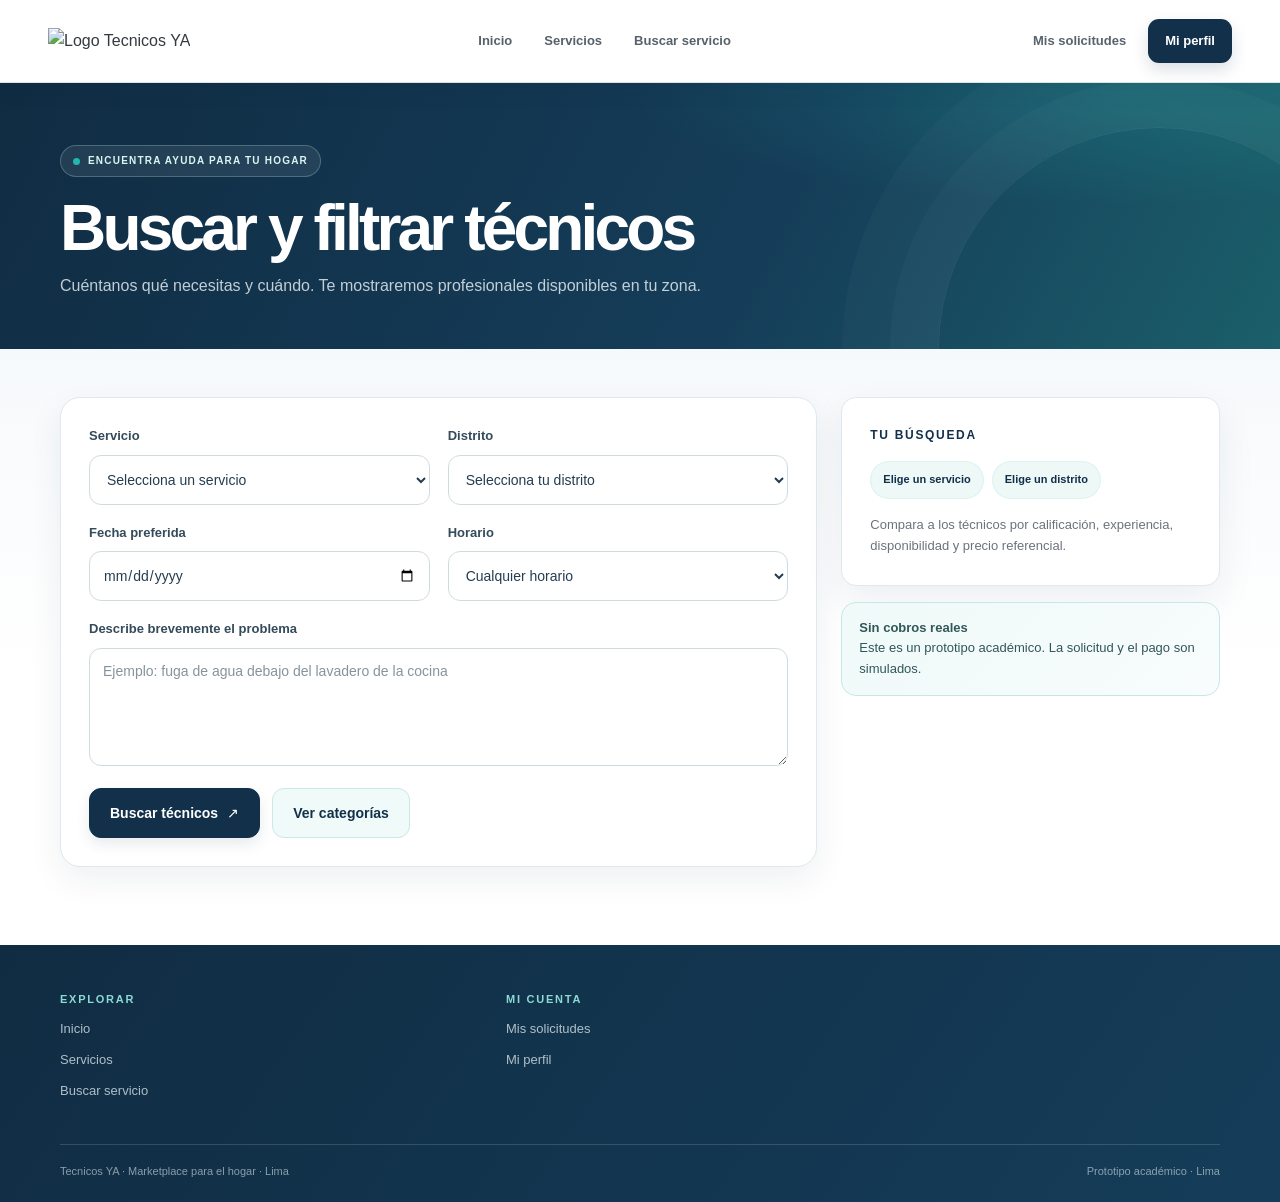
==== buscar-servicio/index.html @ 281db95e "s" ====
<!doctype html>
<html lang="es">

<head>
    <meta charset="utf-8">
    <meta name="viewport" content="width=device-width,initial-scale=1">
    <meta name="theme-color" content="#12304A">
    <link rel="icon" href="../favicon.ico">
    <title>Buscar servicio | Tecnicos Ya</title>
    <link rel="stylesheet" href="../shared.css">
    <link rel="stylesheet" href="./buscar-servicio.css">
    <script src="../shared.js" defer></script>
    <script src="./buscar-servicio.js" defer></script>
</head>

<body>
    <header data-site-header></header>
    <main>
        <section class="page-top">
            <div class="container"><span class="eyebrow">Encuentra ayuda para tu hogar</span>
                <h1>Buscar y filtrar técnicos</h1>
                <p>Cuéntanos qué necesitas y cuándo. Te mostraremos profesionales disponibles en tu zona.</p>
            </div>
        </section>
        <section class="page-content">
            <div class="container search-page-grid">
                <form id="service-search-form" class="form-card">
                    <div class="form-grid"><label class="field"><span>Servicio</span><select name="servicio"
                                id="service" required>
                                <option value="">Selecciona un servicio</option>
                                <option>Gasfitería</option>
                                <option>Electricidad</option>
                                <option>Cerrajería</option>
                                <option>Limpieza</option>
                                <option>Reparaciones</option>
                                <option>Instalaciones</option>
                                <option>Carpintería</option>
                                <option>Pintura</option>
                                <option>Mantenimiento</option>
                            </select></label><label class="field"><span>Distrito</span><select name="distrito"
                                id="district" required>
                                <option value="">Selecciona tu distrito</option>
                                <option>Surco</option>
                                <option>San Borja</option>
                                <option>Miraflores</option>
                                <option>San Isidro</option>
                                <option>La Molina</option>
                                <option>Magdalena</option>
                                <option>Jesús María</option>
                            </select></label><label class="field"><span>Fecha preferida</span><input type="date"
                                name="fecha" id="date"></label><label class="field"><span>Horario</span><select
                                name="horario">
                                <option value="">Cualquier horario</option>
                                <option>Mañana</option>
                                <option>Tarde</option>
                                <option>Noche</option>
                            </select></label><label class="field field--wide"><span>Describe brevemente el
                                problema</span><textarea name="problema" id="problem"
                                placeholder="Ejemplo: fuga de agua debajo del lavadero de la cocina"
                                required></textarea></label></div>
                    <div class="form-actions"><button class="button" type="submit">Buscar técnicos <span
                                aria-hidden="true">↗</span></button><a class="button button--secondary"
                            href="/servicios/index.html">Ver categorías</a></div>
                </form>
                <aside class="search-aside">
                    <div class="card card--pad">
                        <p class="section-heading">Tu búsqueda</p>
                        <div class="search-summary" id="search-summary"><span class="pill">Elige un servicio</span><span
                                class="pill">Lima</span></div>
                        <p class="muted">Compara a los técnicos por calificación, experiencia, disponibilidad y precio
                            referencial.</p>
                    </div>
                    <div class="notice"><strong>Sin cobros reales</strong><br>Este es un prototipo académico. La
                        solicitud y el pago son simulados.</div>
                </aside>
            </div>
        </section>
    </main>
    <footer data-site-footer></footer>
</body>

</html>
---- shared.css ----
:root{font-family:Inter,Arial,sans-serif;color:#343a40;background:#fff;font-synthesis:none;text-rendering:optimizeLegibility;--navy:#12304a;--teal:#20b8b0;--ink:#343a40;--muted:#6b737b;--line:#dce2e7;--paper:#f3f5f7;--white:#fff;--shadow:0 14px 38px rgba(18,48,74,.09);font-optical-sizing:auto}*{box-sizing:border-box}html{scroll-behavior:smooth}body{margin:0;min-width:320px;background:#fff;color:var(--ink);font-size:15px;line-height:1.55}img{display:block;max-width:100%}a{color:inherit;text-decoration:none}button,input,select,textarea{font:inherit}button,a,input,select,textarea{outline-offset:3px}a:focus-visible,button:focus-visible,input:focus-visible,select:focus-visible,textarea:focus-visible{outline:3px solid rgba(32,184,176,.55)}.site-header{position:relative;z-index:5;background:#fff;border-bottom:1px solid var(--line);box-shadow:0 2px 10px rgba(18,48,74,.04)}.header-main{max-width:1240px;margin:auto;min-height:76px;padding:12px 28px;display:flex;align-items:center;justify-content:space-between;gap:22px}.brand{display:inline-flex;align-items:center;gap:10px;flex-shrink:0}.brand-mark{width:42px;height:42px;display:grid;place-items:center;border-radius:13px;background:var(--navy);color:var(--teal);font-size:22px;font-weight:800}.brand-name{font-size:20px;font-weight:800;letter-spacing:-.05em;color:var(--navy);line-height:1}.brand-caption{display:block;margin-top:5px;font-size:9px;letter-spacing:.13em;text-transform:uppercase;color:#82909a}.main-nav{display:flex;align-items:center;gap:4px}.main-nav a,.mobile-nav a{padding:9px 12px;border-radius:9px;color:#56616a;font-size:13px;font-weight:650;white-space:nowrap;transition:background .18s,color .18s}.main-nav a:hover,.main-nav a[aria-current=page],.mobile-nav a:hover,.mobile-nav a[aria-current=page]{background:#e8f8f7;color:var(--navy)}.header-actions{display:flex;align-items:center;gap:10px;white-space:nowrap}.header-actions a{font-size:12px;font-weight:700}.header-login{padding:9px 12px;color:#58636d}.header-tech{padding:11px 15px;border-radius:9px;background:var(--navy);color:#fff}.mobile-nav{display:none;overflow-x:auto;border-top:1px solid var(--line);padding:7px 18px;gap:3px}.container{width:min(1160px,calc(100% - 48px));margin-inline:auto}.section{padding:70px 0}.section--soft{background:var(--paper)}.section-heading{margin:0 0 26px;color:var(--navy);font-size:12px;font-weight:800;letter-spacing:.14em;text-transform:uppercase}.eyebrow{display:inline-flex;align-items:center;gap:8px;width:max-content;padding:7px 12px;border:1px solid rgba(32,184,176,.24);border-radius:30px;background:#ecf9f8;color:var(--navy);font-size:10px;font-weight:800;letter-spacing:.12em;text-transform:uppercase}.eyebrow:before{content:"";width:7px;height:7px;border-radius:50%;background:var(--teal)}h1,h2,h3,p{margin-top:0}h1,h2,h3{color:var(--navy);line-height:1.12}h1{font-size:clamp(2.3rem,5vw,4.3rem);letter-spacing:-.055em}h2{font-size:clamp(1.45rem,2.5vw,2.1rem);letter-spacing:-.035em}h3{font-size:1.05rem;letter-spacing:-.02em}.muted{color:var(--muted)}.lead{max-width:650px;color:#66717a;font-size:17px;line-height:1.7}.button-row{display:flex;flex-wrap:wrap;gap:12px}.button{min-height:46px;display:inline-flex;align-items:center;justify-content:center;gap:9px;padding:11px 18px;border:1px solid var(--navy);border-radius:9px;background:var(--navy);color:#fff;font-size:13px;font-weight:750;cursor:pointer;transition:transform .15s,background .15s,box-shadow .15s}.button:hover{background:#1b4567;box-shadow:0 7px 18px rgba(18,48,74,.16);transform:translateY(-1px)}.button--secondary{border-color:#b8e8e5;background:#eaf8f7;color:var(--navy)}.button--secondary:hover{background:#d9f3f1}.button--white{border-color:#fff;background:#fff;color:var(--navy)}.text-link{color:var(--navy);font-size:13px;font-weight:700;text-decoration:underline;text-decoration-color:#b8c5cd;text-underline-offset:4px}.card{border:1px solid var(--line);border-radius:16px;background:#fff;box-shadow:0 4px 15px rgba(18,48,74,.035)}.card--pad{padding:24px}.grid{display:grid;gap:18px}.grid-2{grid-template-columns:repeat(2,minmax(0,1fr))}.grid-3{grid-template-columns:repeat(3,minmax(0,1fr))}.grid-4{grid-template-columns:repeat(4,minmax(0,1fr))}.service-card{overflow:hidden;border:1px solid var(--line);border-radius:15px;background:#fff;box-shadow:0 4px 14px rgba(18,48,74,.045);transition:transform .2s,border-color .2s,box-shadow .2s}.service-card:hover{transform:translateY(-3px);border-color:#a6dfdb;box-shadow:var(--shadow)}.service-card img{width:100%;height:150px;object-fit:cover}.service-card__body{padding:16px}.service-card__body h3{margin-bottom:5px}.service-card__body p{margin:0;color:var(--muted);font-size:12px}.page-top{padding:46px 0 28px;background:var(--paper);border-bottom:1px solid var(--line)}.page-top h1{margin:16px 0 8px;font-size:clamp(2rem,4vw,3.25rem)}.page-top p{max-width:720px;margin-bottom:0;color:var(--muted)}.page-content{padding:38px 0 72px}.form-card{padding:27px;border:1px solid var(--line);border-radius:16px;background:#fff;box-shadow:var(--shadow)}.form-grid{display:grid;grid-template-columns:repeat(2,minmax(0,1fr));gap:18px}.field{display:grid;gap:7px}.field--wide{grid-column:1/-1}.field label{color:#44515a;font-size:12px;font-weight:750}.field input,.field select,.field textarea{width:100%;min-height:46px;padding:11px 13px;border:1px solid #ced7dd;border-radius:9px;background:#fff;color:var(--ink)}.field textarea{min-height:110px;resize:vertical}.field input::placeholder,.field textarea::placeholder{color:#9aa4ab}.form-actions{display:flex;align-items:center;flex-wrap:wrap;gap:12px;margin-top:22px}.notice{padding:15px 17px;border:1px solid #ccebe8;border-radius:12px;background:#f0fbfa;color:#31575a;font-size:13px}.pill{display:inline-flex;padding:7px 11px;border-radius:30px;background:#eaf8f7;color:var(--navy);font-size:11px;font-weight:750}.hero{overflow:hidden;padding:62px 0 72px;background:var(--paper)}.hero-grid{display:grid;grid-template-columns:1.03fr .97fr;align-items:center;gap:48px}.hero h1{max-width:680px;margin:20px 0 20px}.hero-visual{position:relative;min-height:430px;padding:115px 0 0 32px}.hero-visual>img{position:absolute;inset:0 0 auto;width:100%;height:300px;border-radius:20px;object-fit:cover}.hero-search{position:relative;z-index:1;width:min(94%,460px);margin:110px 0 0 auto;padding:26px;border:1px solid var(--line);border-radius:18px;background:#fff;box-shadow:0 22px 50px rgba(18,48,74,.15)}.hero-search h2{margin:6px 0 18px;font-size:21px}.hero-search .field{margin-top:13px}.hero-search .button{width:100%;margin-top:16px}.trust-list{display:flex;flex-wrap:wrap;gap:18px;margin-top:27px;color:#77838a;font-size:10px;font-weight:750;letter-spacing:.08em;text-transform:uppercase}.technician-card{display:grid;grid-template-columns:108px 1fr;gap:19px;padding:19px;border:1px solid var(--line);border-radius:15px;background:#fff;box-shadow:0 4px 15px rgba(18,48,74,.04)}.technician-card>img{width:108px;height:116px;border-radius:12px;object-fit:cover}.technician-card h3{margin:2px 0 4px}.technician-card p{margin:0;color:var(--muted);font-size:13px}.tech-meta{display:flex;flex-wrap:wrap;gap:9px 16px;margin-top:11px;color:#5e6a72;font-size:11px}.tech-bottom{grid-column:2;display:flex;align-items:center;justify-content:space-between;gap:15px;padding-top:13px;border-top:1px solid var(--line)}.tech-bottom strong{display:block;color:var(--navy);font-size:16px}.results-layout{display:grid;grid-template-columns:260px minmax(0,1fr);gap:32px}.filter-panel{position:sticky;top:18px;align-self:start;padding:20px;border:1px solid var(--line);border-radius:14px;background:#fff}.filter-group{padding:15px 0;border-bottom:1px solid var(--line)}.filter-group:last-child{border-bottom:0}.filter-group h3{margin-bottom:11px;font-size:13px}.check-row{display:flex;align-items:center;gap:8px;margin:8px 0;color:#5d6871;font-size:12px}.check-row input{accent-color:var(--teal)}.results-list{display:grid;gap:14px}.profile-grid{display:grid;grid-template-columns:.82fr 1.18fr;gap:25px}.profile-head{display:flex;align-items:center;gap:17px}.profile-head img{width:100px;height:100px;border-radius:15px;object-fit:cover}.profile-head h2{margin:0;font-size:24px}.profile-head p{margin:5px 0 0;color:var(--muted);font-size:13px}.data-row{display:flex;justify-content:space-between;gap:15px;padding:13px 0;border-bottom:1px solid var(--line);font-size:13px}.data-row:last-child{border-bottom:0}.data-row span{color:var(--muted)}.data-row strong{color:var(--navy);text-align:right}.rating-stars{display:flex;gap:7px}.rating-stars button{width:44px;height:44px;border:1px solid var(--line);border-radius:9px;background:#fff;color:#9aa3a9;font-size:22px;cursor:pointer}.rating-stars button.is-active,.rating-stars button:hover{border-color:var(--teal);background:#eaf8f7;color:#db9c2f}.status{display:inline-flex;padding:6px 10px;border-radius:30px;background:#eaf8f7;color:#176d69;font-size:11px;font-weight:750}.success-panel{text-align:center;padding:50px 30px}.success-mark{width:62px;height:62px;display:grid;place-items:center;margin:0 auto 20px;border-radius:50%;background:#e7f8f5;color:#168b82;font-size:30px}.site-footer{padding:40px 0 20px;border-top:1px solid var(--line);background:var(--paper)}.footer-grid{display:grid;grid-template-columns:repeat(3,1fr);gap:32px;padding-bottom:28px}.footer-group h2{margin-bottom:14px;color:#82909a;font-size:10px;letter-spacing:.16em;text-transform:uppercase}.footer-group a{display:block;width:max-content;margin:8px 0;color:#66727a;font-size:12px}.footer-group a:hover{color:var(--navy);text-decoration:underline}.footer-bottom{display:flex;justify-content:space-between;gap:12px;padding-top:18px;border-top:1px solid #d8dfe3;color:#849098;font-size:10px}.footer-legal{display:flex;flex-wrap:wrap;gap:15px}.footer-legal a:hover{text-decoration:underline}.simple-grid{display:grid;grid-template-columns:repeat(2,minmax(0,1fr));gap:16px}.simple-action{padding:19px;border:1px solid var(--line);border-radius:13px;background:#fff}.simple-action h2{margin-bottom:6px;font-size:17px}.simple-action p{margin-bottom:12px;color:var(--muted);font-size:13px}.empty-state{padding:28px;border:1px dashed #bac7ce;border-radius:14px;background:#f9fbfc;color:var(--muted);text-align:center}.search-summary{display:flex;flex-wrap:wrap;gap:9px;margin:16px 0}.is-hidden{display:none!important}.field-hint{font-size:11px;color:var(--muted)}.toast-message{position:fixed;right:22px;bottom:22px;z-index:20;padding:12px 16px;border-radius:10px;background:var(--navy);color:#fff;box-shadow:var(--shadow);font-size:13px}.inline-steps{display:grid;grid-template-columns:repeat(3,1fr);gap:14px}.inline-step{padding:20px;border:1px solid var(--line);border-radius:14px;background:#fff}.inline-step b{display:block;margin-bottom:10px;color:var(--teal);font-size:12px}.inline-step h3{margin-bottom:7px}.inline-step p{margin:0;color:var(--muted);font-size:12px}.switch-row{display:flex;align-items:flex-start;gap:10px;padding:14px;border:1px solid var(--line);border-radius:11px;cursor:pointer}.switch-row input{margin-top:5px;accent-color:var(--teal)}@media(max-width:1050px){.header-main{gap:12px;padding-inline:20px}.main-nav a{padding-inline:9px;font-size:12px}.header-actions{gap:3px}.header-actions a{font-size:11px}.header-tech{padding-inline:11px}.hero-grid{gap:25px}.results-layout{grid-template-columns:230px minmax(0,1fr);gap:20px}}@media(max-width:850px){.header-main{min-height:68px}.main-nav{display:none}.mobile-nav{display:flex}.header-actions .header-login{display:none}.hero-grid{grid-template-columns:1fr}.hero-visual{width:min(650px,100%);margin:auto}.grid-4{grid-template-columns:repeat(2,minmax(0,1fr))}.results-layout{grid-template-columns:1fr}.filter-panel{position:static}.profile-grid{grid-template-columns:1fr 1fr}}@media(max-width:620px){.container{width:min(100% - 32px,1160px)}.header-main{padding:10px 16px}.brand-caption{display:none}.header-tech{display:none}.mobile-nav{padding-inline:12px}.section{padding:48px 0}.hero{padding:42px 0}.hero-grid{gap:18px}.hero-visual{min-height:390px;padding-left:10px}.hero-visual>img{height:245px}.hero-search{width:97%;margin-top:95px;padding:18px}.lead{font-size:15px}.grid-2,.grid-3,.grid-4,.form-grid,.profile-grid,.simple-grid{grid-template-columns:1fr}.field--wide{grid-column:auto}.page-top{padding:32px 0 22px}.page-content{padding:25px 0 50px}.form-card{padding:19px}.technician-card{grid-template-columns:76px minmax(0,1fr);gap:12px;padding:13px}.technician-card>img{width:76px;height:88px}.tech-meta{gap:6px 10px;font-size:10px}.tech-bottom{grid-column:1/-1}.tech-bottom .button{padding-inline:12px}.footer-grid{grid-template-columns:1fr 1fr;gap:18px}.footer-group:last-child{grid-column:1/-1}.footer-bottom{flex-direction:column}.inline-steps{grid-template-columns:1fr}.profile-head img{width:82px;height:82px}.data-row{font-size:12px}.success-panel{padding:35px 18px}}

body{font-size:16px;line-height:1.6}
.main-nav a,.mobile-nav a{font-size:13px}
.header-actions a{font-size:13px}
.button{min-height:48px;border-radius:11px;transition:transform .18s ease,background .18s ease,border-color .18s ease,box-shadow .18s ease}
.button:active{transform:translateY(0)}
.button:disabled,.button[aria-disabled=true]{cursor:not-allowed;opacity:.55;box-shadow:none;transform:none}
.card,.form-card,.filter-panel,.technician-card,.service-card{border-radius:16px}
.card:focus-within,.form-card:focus-within{border-color:#b6e6e3}
.service-card:focus-visible{outline:3px solid rgba(32,184,176,.55);outline-offset:3px}
.technician-card{transition:border-color .18s ease,box-shadow .18s ease,transform .18s ease}
.technician-card:hover{border-color:#b6e6e3;box-shadow:var(--shadow);transform:translateY(-2px)}
.filter-panel{box-shadow:0 8px 24px rgba(18,48,74,.04)}
.field input,.field select,.field textarea{min-height:48px;border-color:#c5d0d7;border-radius:11px;transition:border-color .18s ease,box-shadow .18s ease}
.field input:focus,.field select:focus,.field textarea:focus{border-color:var(--teal);box-shadow:0 0 0 3px rgba(32,184,176,.12);outline:none}
.field input:disabled,.field select:disabled,.field textarea:disabled{background:#f3f5f7;color:#7b858c;cursor:not-allowed}
.check-row{min-height:32px;font-size:13px}
.check-row input,.switch-row input{width:17px;height:17px;flex:0 0 17px;accent-color:var(--teal)}
.tech-meta{font-size:12px;line-height:1.5}
.status{min-height:28px;align-items:center;font-size:12px}
.pill{min-height:30px;align-items:center}
.empty-state{line-height:1.7}
.toast-message{max-width:min(420px,calc(100vw - 32px));line-height:1.5}
.mobile-nav a{display:flex;min-height:42px;align-items:center;justify-content:center}
@media(max-width:620px){
  .mobile-nav{display:grid;grid-template-columns:repeat(3,minmax(0,1fr));overflow:visible;padding:8px 12px;gap:4px}
  .mobile-nav a{padding:9px 6px;text-align:center;white-space:normal}
  .header-main{min-height:64px}
  .button-row{gap:10px}
  .button-row .button{min-height:48px}
  .hero-search{padding:20px}
  .filter-panel{padding:17px}
  .technician-card{padding:14px}
  .tech-meta{font-size:11px}
  .site-footer{padding-top:32px}
}
@media(max-width:380px){
  .mobile-nav{grid-template-columns:repeat(2,minmax(0,1fr))}
  .container{width:calc(100% - 28px)}
  .hero-search{padding:16px}
  .card--pad,.form-card{padding:17px}
}
@media(prefers-reduced-motion:reduce){
  html{scroll-behavior:auto}
  *,*::before,*::after{scroll-behavior:auto!important;animation-duration:.01ms!important;animation-iteration-count:1!important;transition-duration:.01ms!important}
}

.site-header{position:sticky;top:0;background:rgba(255,255,255,.96);backdrop-filter:blur(14px);box-shadow:0 5px 24px rgba(18,48,74,.07)}
.header-main{min-height:82px}
.brand{gap:12px}
.brand-mark{width:46px;height:46px;border-radius:15px;background:linear-gradient(145deg,#12304a,#1e5a72);box-shadow:0 8px 18px rgba(18,48,74,.18)}
.brand-name{font-size:22px}
.main-nav a,.mobile-nav a{padding:10px 14px;border-radius:11px;font-size:13px}
.header-actions{gap:8px}
.header-login{padding:11px 14px;border-radius:11px;transition:background .18s ease,color .18s ease}
.header-login:hover{background:#eef5f6;color:var(--navy)}
.header-tech{padding:12px 17px;border-radius:11px;box-shadow:0 7px 16px rgba(18,48,74,.15);transition:transform .18s ease,box-shadow .18s ease}
.header-tech:hover{box-shadow:0 10px 22px rgba(18,48,74,.2);transform:translateY(-1px)}
.page-top{position:relative;isolation:isolate;overflow:hidden;padding:62px 0 50px;border:0;background:radial-gradient(ellipse at 88% 4%,rgba(32,184,176,.22),transparent 31%),linear-gradient(118deg,#102c43 0%,#153d59 60%,#1b5f6a 100%);color:#fff}
.page-top:after{position:absolute;z-index:-1;right:-100px;bottom:-220px;width:440px;height:440px;border:1px solid rgba(255,255,255,.08);border-radius:50%;box-shadow:0 0 0 48px rgba(255,255,255,.025),0 0 0 96px rgba(255,255,255,.02);content:"";pointer-events:none}
.page-top>.container{position:relative;z-index:1}
.page-top .eyebrow{border-color:rgba(207,249,245,.24);background:rgba(255,255,255,.08);color:#d9f5f1}
.page-top h1{max-width:850px;margin:18px 0 10px;color:#fff;font-size:clamp(2.4rem,5vw,4rem);line-height:1.04;letter-spacing:-.06em}
.page-top p{max-width:720px;color:rgba(244,250,252,.78);font-size:16px;line-height:1.7}
.page-top .text-link{color:#e5f7f5;text-decoration-color:rgba(255,255,255,.4)}
.page-top .profile-page-title{align-items:center}
.page-top .profile-page-title p{margin-bottom:0;color:rgba(244,250,252,.78)}
@media(max-width:650px){.page-top .profile-page-title{align-items:flex-start;flex-direction:column}}
.page-top .button:not(.button--secondary){border-color:#35c9c0;background:#35c9c0;color:#102f46;box-shadow:0 10px 26px rgba(32,184,176,.2)}
.page-top .button:not(.button--secondary):hover{border-color:#53d4cb;background:#53d4cb}
.page-content{min-height:420px;padding:48px 0 78px;background:linear-gradient(180deg,#f6f9fb 0%,#fff 320px)}
.form-card,.filter-panel,.card{border-color:#e0e8ed;border-radius:20px;box-shadow:0 14px 38px rgba(18,48,74,.07)}
.form-card{padding:30px}
.card--pad{padding:28px}
.field{gap:8px}
.field>span,.field label{color:#344b5b;font-size:13px;font-weight:700}
.field input,.field select,.field textarea{min-height:50px;border-color:#d0dbe1;border-radius:12px;background-color:#fff;color:#243d50;font-size:14px}
.field textarea{min-height:118px;line-height:1.6}
.field input::placeholder,.field textarea::placeholder{color:#87939c}
.form-actions{gap:12px}
.button{min-height:50px;padding:12px 20px;border-radius:12px;font-size:14px;box-shadow:0 6px 14px rgba(18,48,74,.1)}
.button--secondary{border-color:#c9e9e6;background:#effaf9;box-shadow:none}
.button--secondary:hover{border-color:#9ddbd6;background:#e1f6f4}
.notice{border-color:#c6e8e5;border-radius:15px;background:linear-gradient(135deg,#effaf9,#f8fcfc)}
.pill{padding:8px 12px;border:1px solid rgba(32,184,176,.09);background:#edf8f7}
.service-card{border-color:#e0e8ed;border-radius:18px;box-shadow:0 10px 28px rgba(18,48,74,.06)}
.service-card__body{padding:19px}
.technician-card{border-color:#e0e8ed;border-radius:18px;box-shadow:0 10px 28px rgba(18,48,74,.055)}
.filter-panel{padding:23px}
.status{padding:7px 11px;background:#e5f7f5;color:#176e69}
.site-footer{padding:48px 0 22px;border:0;background:linear-gradient(125deg,#102c43,#153d59);color:#fff}
.footer-grid{grid-template-columns:repeat(2,minmax(0,1fr));max-width:860px;padding-bottom:32px}
.footer-group h2{color:#8bdad4;font-size:11px}
.footer-group a{margin:10px 0;color:rgba(236,246,249,.72);font-size:13px;transition:color .18s ease,transform .18s ease}
.footer-group a:hover{color:#fff;text-decoration:none;transform:translateX(3px)}
.footer-bottom{border-color:rgba(255,255,255,.15);color:rgba(236,246,249,.55);font-size:11px}
@media(max-width:850px){
  .header-main{min-height:72px}
  .page-top{padding:48px 0 40px}
  .page-content{padding:36px 0 60px}
  .form-card{padding:25px}
}
@media(max-width:620px){
  .header-main{min-height:64px}
  .brand-mark{width:42px;height:42px}
  .main-nav a,.mobile-nav a{padding:9px 7px;font-size:12px}
  .page-top{padding:40px 0 34px}
  .page-top h1{font-size:clamp(2.25rem,10vw,3.3rem)}
  .page-top p{font-size:15px}
  .page-content{padding:26px 0 48px}
  .form-card,.card--pad,.filter-panel{padding:19px}
  .form-actions{display:grid;grid-template-columns:1fr}
  .form-actions .button{width:100%}
  .footer-grid{grid-template-columns:1fr 1fr;gap:20px}
  .footer-bottom{gap:8px}
}
@media(max-width:380px){
  .mobile-nav{grid-template-columns:repeat(2,minmax(0,1fr))}
  .page-top{padding:34px 0 29px}
  .form-card,.card--pad,.filter-panel{padding:16px}
  .footer-grid{gap:15px}
}
.button{position:relative;isolation:isolate;transition:transform .2s cubic-bezier(.2,.8,.2,1),box-shadow .22s ease,background .22s ease,border-color .22s ease}
.button:hover{transform:translateY(-2px) scale(1.01);box-shadow:0 12px 24px rgba(18,48,74,.18)}
.button:active{transform:translateY(0) scale(.98);box-shadow:0 3px 8px rgba(18,48,74,.12)}
.button:focus-visible{outline:3px solid rgba(32,184,176,.62);outline-offset:3px}
.service-card,.technician-card,.inline-step,.benefit-grid article{transition:transform .22s cubic-bezier(.2,.8,.2,1),box-shadow .22s ease,border-color .22s ease}
a.text-link{transition:color .18s ease,text-decoration-color .18s ease}
a.text-link:hover{color:#0f7e78;text-decoration-color:currentColor}
---- buscar-servicio/buscar-servicio.css ----
.search-page-grid{display:grid;grid-template-columns:minmax(0,1.6fr) minmax(250px,.8fr);align-items:start;gap:22px}.search-aside{display:grid;gap:16px}.search-aside .section-heading{margin-bottom:10px}.search-aside .muted{margin-bottom:0;font-size:13px}.search-summary{min-height:38px}.search-page-grid .form-card{padding:28px}@media(max-width:780px){.search-page-grid{grid-template-columns:1fr}.search-aside{grid-template-columns:1fr 1fr}}@media(max-width:560px){.search-aside{grid-template-columns:1fr}.search-page-grid .form-card{padding:18px}}
.search-page-grid{gap:24px}
.search-aside>.card,.search-aside>.notice{border-radius:15px}
.search-page-grid .form-card{box-shadow:0 12px 34px rgba(18,48,74,.07)}
.search-summary{gap:8px}
@media(max-width:780px){.search-page-grid{gap:16px}.search-aside{order:2}}
@media(max-width:560px){.search-page-grid .form-card{padding:16px}.search-aside .card,.search-aside .notice{padding:17px}.search-page-grid .button-row .button{flex:1}}
@media(max-width:380px){.search-page-grid .button-row{flex-direction:column}.search-page-grid .button-row .button{width:100%}}
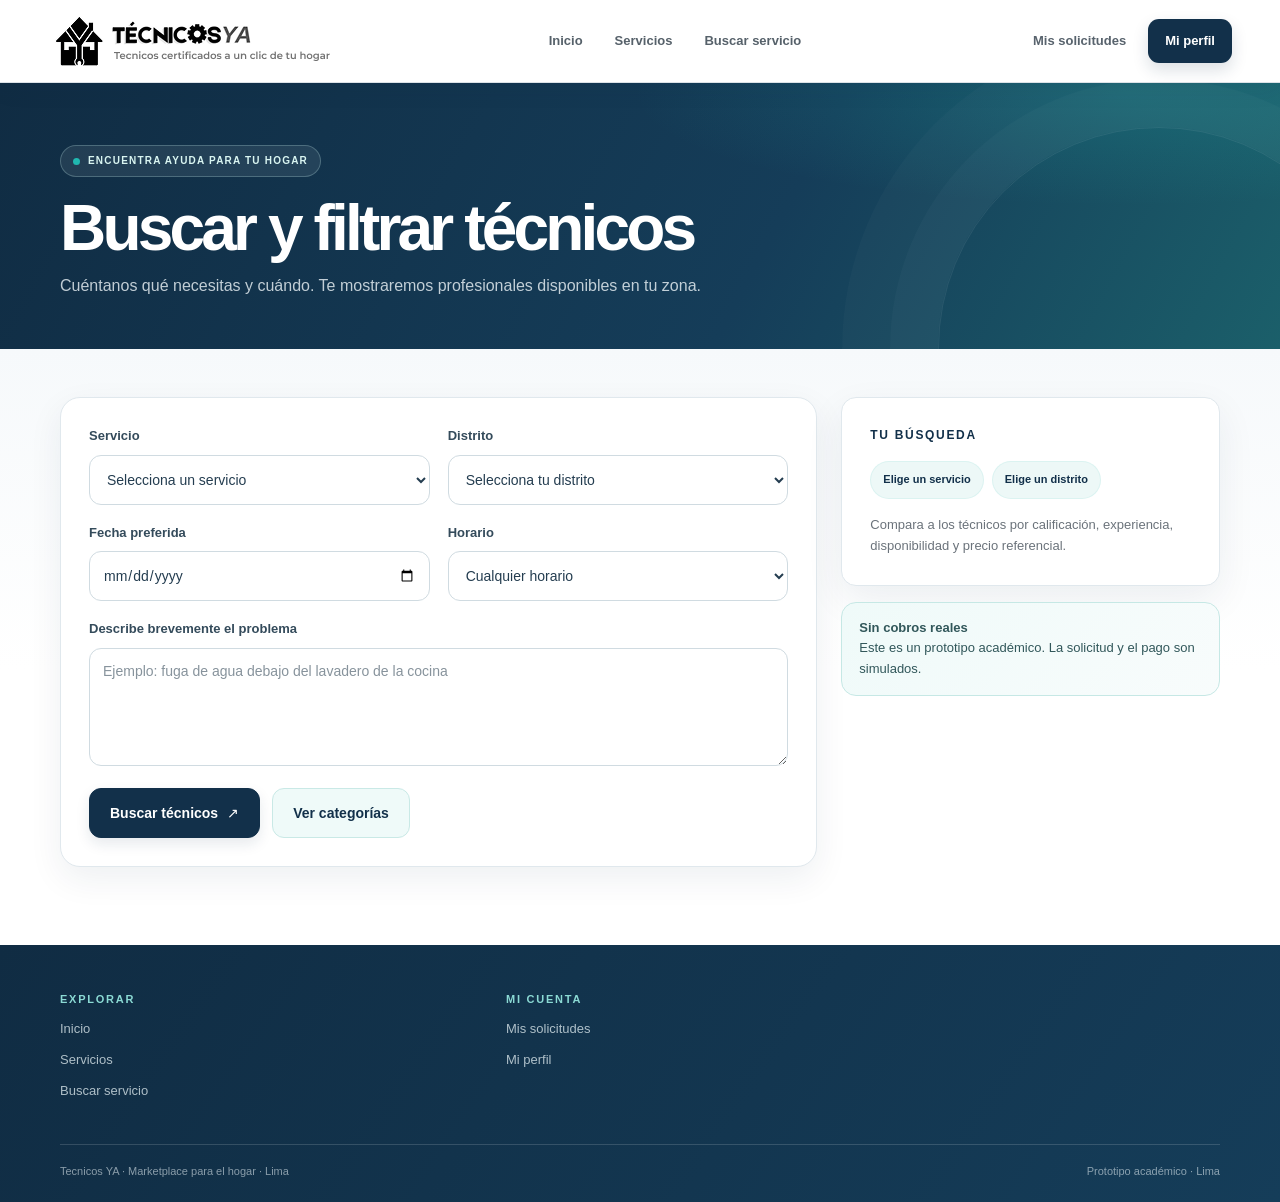
==== commit fe043287: "mejora" ====
--- a/buscar-servicio/index.html
+++ b/buscar-servicio/index.html
@@ -7,9 +7,9 @@
     <meta name="theme-color" content="#12304A">
     <link rel="icon" href="../favicon.ico">
     <title>Buscar servicio | Tecnicos Ya</title>
-    <link rel="stylesheet" href="../shared.css">
+    <link rel="stylesheet" href="/shared.css">
     <link rel="stylesheet" href="./buscar-servicio.css">
-    <script src="../shared.js" defer></script>
+    <script src="/shared.js" defer></script>
     <script src="./buscar-servicio.js" defer></script>
 </head>
 
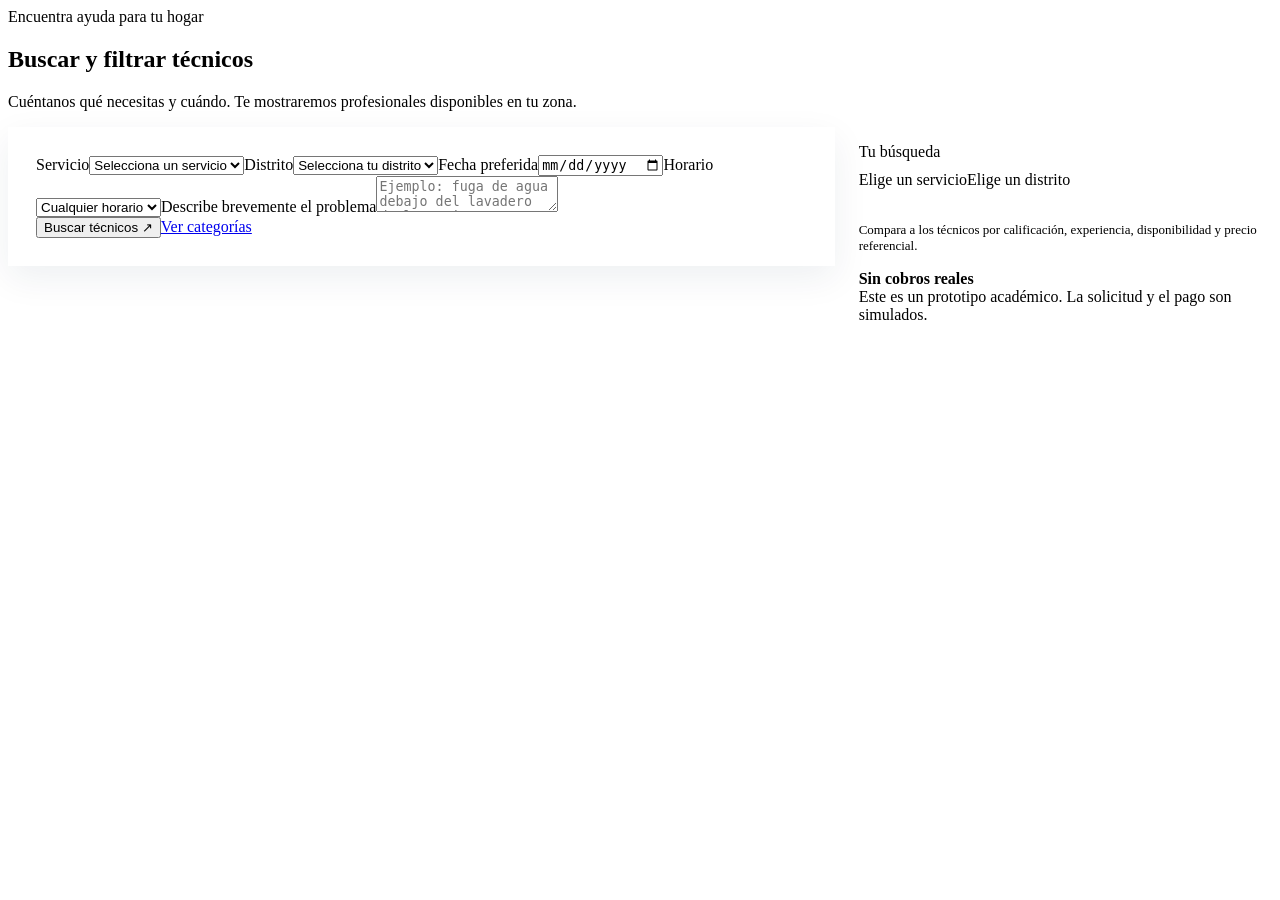
==== commit 4630bf39: "mejora" ====
--- a/buscar-servicio/index.html
+++ b/buscar-servicio/index.html
@@ -7,9 +7,9 @@
     <meta name="theme-color" content="#12304A">
     <link rel="icon" href="../favicon.ico">
     <title>Buscar servicio | Tecnicos Ya</title>
-    <link rel="stylesheet" href="/shared.css">
     <link rel="stylesheet" href="./buscar-servicio.css">
-    <script src="/shared.js" defer></script>
+    <link rel="stylesheet" href="/Remigio-Miguel/shared.css">
+    <script src="/Remigio-Miguel/shared.js" defer></script>
     <script src="./buscar-servicio.js" defer></script>
 </head>
 
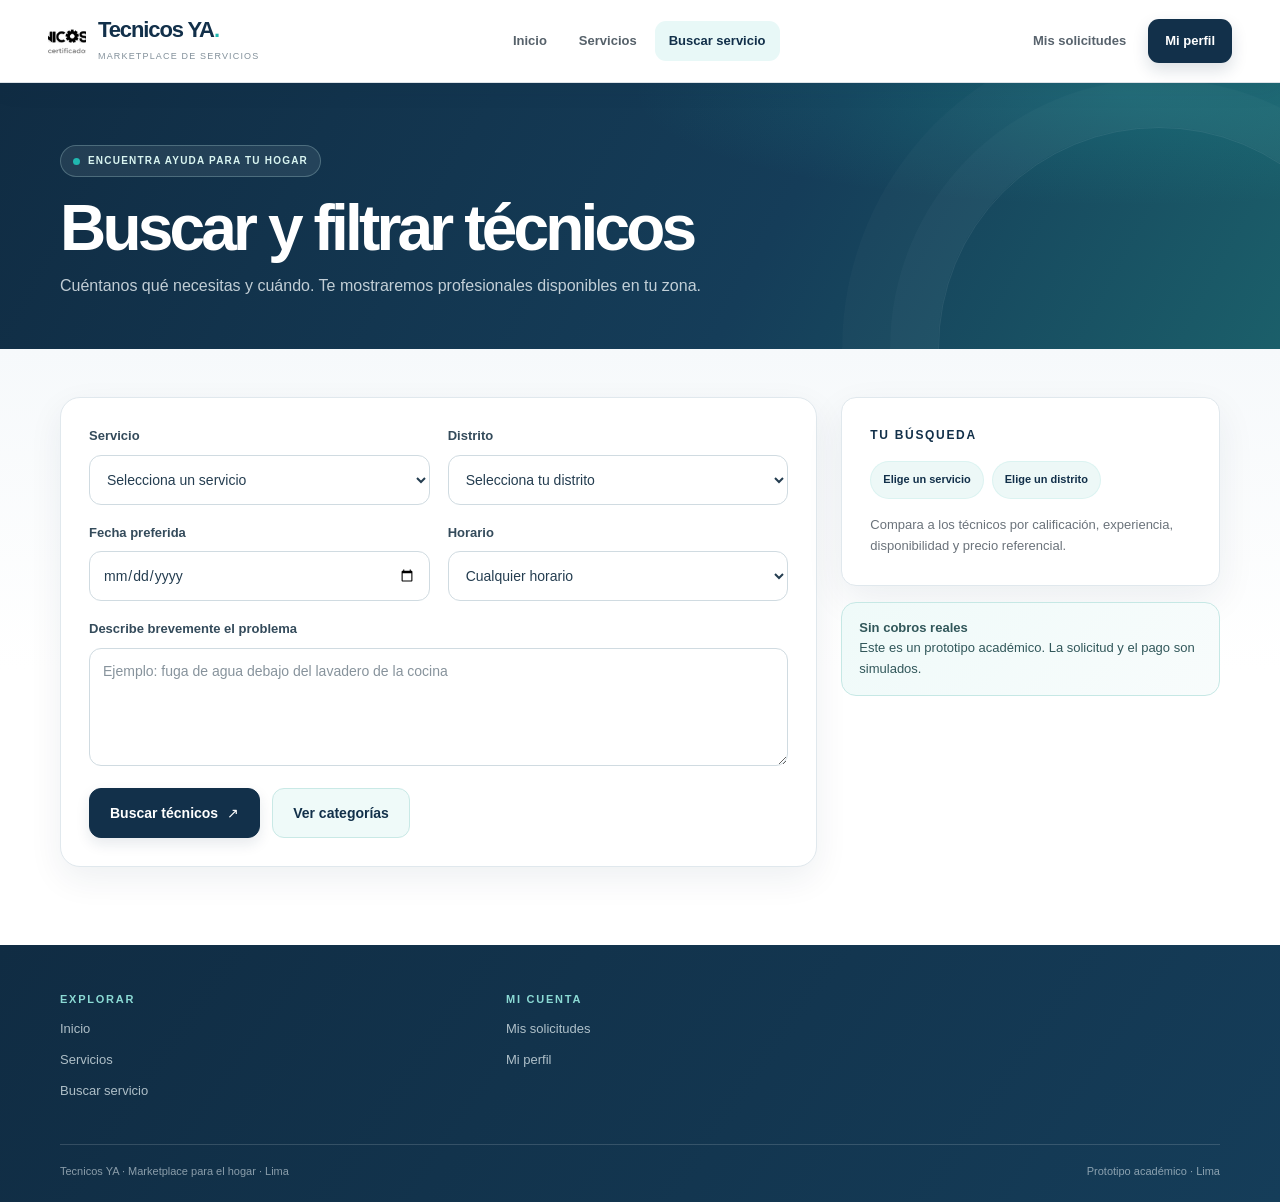
==== commit 14ed67db: "mejora" ====
--- a/buscar-servicio/index.html
+++ b/buscar-servicio/index.html
@@ -1,32 +1,51 @@
+
 <!doctype html>
 <html lang="es">
 
 <head>
     <meta charset="utf-8">
-    <meta name="viewport" content="width=device-width,initial-scale=1">
+    <meta name="viewport" content="width=device-width, initial-scale=1">
     <meta name="theme-color" content="#12304A">
+
     <link rel="icon" href="../favicon.ico">
+
     <title>Buscar servicio | Tecnicos Ya</title>
+
+    <!-- Estilos -->
+    <link rel="stylesheet" href="../shared.css">
     <link rel="stylesheet" href="./buscar-servicio.css">
-    <link rel="stylesheet" href="/Remigio-Miguel/shared.css">
-    <script src="/Remigio-Miguel/shared.js" defer></script>
+
+    <!-- JavaScript -->
+    <script src="../shared.js" defer></script>
     <script src="./buscar-servicio.js" defer></script>
 </head>
 
 <body>
+
     <header data-site-header></header>
+
     <main>
+
         <section class="page-top">
-            <div class="container"><span class="eyebrow">Encuentra ayuda para tu hogar</span>
+            <div class="container">
+                <span class="eyebrow">Encuentra ayuda para tu hogar</span>
                 <h1>Buscar y filtrar técnicos</h1>
-                <p>Cuéntanos qué necesitas y cuándo. Te mostraremos profesionales disponibles en tu zona.</p>
+                <p>
+                    Cuéntanos qué necesitas y cuándo. Te mostraremos profesionales disponibles en tu zona.
+                </p>
             </div>
         </section>
+
         <section class="page-content">
             <div class="container search-page-grid">
+
                 <form id="service-search-form" class="form-card">
-                    <div class="form-grid"><label class="field"><span>Servicio</span><select name="servicio"
-                                id="service" required>
+
+                    <div class="form-grid">
+
+                        <label class="field">
+                            <span>Servicio</span>
+                            <select name="servicio" id="service" required>
                                 <option value="">Selecciona un servicio</option>
                                 <option>Gasfitería</option>
                                 <option>Electricidad</option>
@@ -37,8 +56,12 @@
                                 <option>Carpintería</option>
                                 <option>Pintura</option>
                                 <option>Mantenimiento</option>
-                            </select></label><label class="field"><span>Distrito</span><select name="distrito"
-                                id="district" required>
+                            </select>
+                        </label>
+
+                        <label class="field">
+                            <span>Distrito</span>
+                            <select name="distrito" id="district" required>
                                 <option value="">Selecciona tu distrito</option>
                                 <option>Surco</option>
                                 <option>San Borja</option>
@@ -47,36 +70,77 @@
                                 <option>La Molina</option>
                                 <option>Magdalena</option>
                                 <option>Jesús María</option>
-                            </select></label><label class="field"><span>Fecha preferida</span><input type="date"
-                                name="fecha" id="date"></label><label class="field"><span>Horario</span><select
-                                name="horario">
+                            </select>
+                        </label>
+
+                        <label class="field">
+                            <span>Fecha preferida</span>
+                            <input type="date" name="fecha" id="date">
+                        </label>
+
+                        <label class="field">
+                            <span>Horario</span>
+                            <select name="horario">
                                 <option value="">Cualquier horario</option>
                                 <option>Mañana</option>
                                 <option>Tarde</option>
                                 <option>Noche</option>
-                            </select></label><label class="field field--wide"><span>Describe brevemente el
-                                problema</span><textarea name="problema" id="problem"
+                            </select>
+                        </label>
+
+                        <label class="field field--wide">
+                            <span>Describe brevemente el problema</span>
+                            <textarea
+                                name="problema"
+                                id="problem"
                                 placeholder="Ejemplo: fuga de agua debajo del lavadero de la cocina"
-                                required></textarea></label></div>
-                    <div class="form-actions"><button class="button" type="submit">Buscar técnicos <span
-                                aria-hidden="true">↗</span></button><a class="button button--secondary"
-                            href="/servicios/index.html">Ver categorías</a></div>
+                                required
+                            ></textarea>
+                        </label>
+
+                    </div>
+
+                    <div class="form-actions">
+                        <button class="button" type="submit">
+                            Buscar técnicos <span aria-hidden="true">↗</span>
+                        </button>
+
+                        <a class="button button--secondary" href="../servicios/index.html">
+                            Ver categorías
+                        </a>
+                    </div>
+
                 </form>
+
                 <aside class="search-aside">
+
                     <div class="card card--pad">
                         <p class="section-heading">Tu búsqueda</p>
-                        <div class="search-summary" id="search-summary"><span class="pill">Elige un servicio</span><span
-                                class="pill">Lima</span></div>
-                        <p class="muted">Compara a los técnicos por calificación, experiencia, disponibilidad y precio
-                            referencial.</p>
+
+                        <div class="search-summary" id="search-summary">
+                            <span class="pill">Elige un servicio</span>
+                            <span class="pill">Lima</span>
+                        </div>
+
+                        <p class="muted">
+                            Compara a los técnicos por calificación, experiencia, disponibilidad y precio referencial.
+                        </p>
                     </div>
-                    <div class="notice"><strong>Sin cobros reales</strong><br>Este es un prototipo académico. La
-                        solicitud y el pago son simulados.</div>
+
+                    <div class="notice">
+                        <strong>Sin cobros reales</strong>
+                        <br>
+                        Este es un prototipo académico. La solicitud y el pago son simulados.
+                    </div>
+
                 </aside>
+
             </div>
         </section>
+
     </main>
+
     <footer data-site-footer></footer>
+
 </body>
-
-</html>+</html>
--- a/shared.css
+++ b/shared.css
@@ -0,0 +1,130 @@
+:root{font-family:Inter,Arial,sans-serif;color:#343a40;background:#fff;font-synthesis:none;text-rendering:optimizeLegibility;--navy:#12304a;--teal:#20b8b0;--ink:#343a40;--muted:#6b737b;--line:#dce2e7;--paper:#f3f5f7;--white:#fff;--shadow:0 14px 38px rgba(18,48,74,.09);font-optical-sizing:auto}*{box-sizing:border-box}html{scroll-behavior:smooth}body{margin:0;min-width:320px;background:#fff;color:var(--ink);font-size:15px;line-height:1.55}img{display:block;max-width:100%}a{color:inherit;text-decoration:none}button,input,select,textarea{font:inherit}button,a,input,select,textarea{outline-offset:3px}a:focus-visible,button:focus-visible,input:focus-visible,select:focus-visible,textarea:focus-visible{outline:3px solid rgba(32,184,176,.55)}.site-header{position:relative;z-index:5;background:#fff;border-bottom:1px solid var(--line);box-shadow:0 2px 10px rgba(18,48,74,.04)}.header-main{max-width:1240px;margin:auto;min-height:76px;padding:12px 28px;display:flex;align-items:center;justify-content:space-between;gap:22px}.brand{display:inline-flex;align-items:center;gap:10px;flex-shrink:0}.brand-mark{width:42px;height:42px;display:grid;place-items:center;border-radius:13px;background:var(--navy);color:var(--teal);font-size:22px;font-weight:800}.brand-name{font-size:20px;font-weight:800;letter-spacing:-.05em;color:var(--navy);line-height:1}.brand-caption{display:block;margin-top:5px;font-size:9px;letter-spacing:.13em;text-transform:uppercase;color:#82909a}.main-nav{display:flex;align-items:center;gap:4px}.main-nav a,.mobile-nav a{padding:9px 12px;border-radius:9px;color:#56616a;font-size:13px;font-weight:650;white-space:nowrap;transition:background .18s,color .18s}.main-nav a:hover,.main-nav a[aria-current=page],.mobile-nav a:hover,.mobile-nav a[aria-current=page]{background:#e8f8f7;color:var(--navy)}.header-actions{display:flex;align-items:center;gap:10px;white-space:nowrap}.header-actions a{font-size:12px;font-weight:700}.header-login{padding:9px 12px;color:#58636d}.header-tech{padding:11px 15px;border-radius:9px;background:var(--navy);color:#fff}.mobile-nav{display:none;overflow-x:auto;border-top:1px solid var(--line);padding:7px 18px;gap:3px}.container{width:min(1160px,calc(100% - 48px));margin-inline:auto}.section{padding:70px 0}.section--soft{background:var(--paper)}.section-heading{margin:0 0 26px;color:var(--navy);font-size:12px;font-weight:800;letter-spacing:.14em;text-transform:uppercase}.eyebrow{display:inline-flex;align-items:center;gap:8px;width:max-content;padding:7px 12px;border:1px solid rgba(32,184,176,.24);border-radius:30px;background:#ecf9f8;color:var(--navy);font-size:10px;font-weight:800;letter-spacing:.12em;text-transform:uppercase}.eyebrow:before{content:"";width:7px;height:7px;border-radius:50%;background:var(--teal)}h1,h2,h3,p{margin-top:0}h1,h2,h3{color:var(--navy);line-height:1.12}h1{font-size:clamp(2.3rem,5vw,4.3rem);letter-spacing:-.055em}h2{font-size:clamp(1.45rem,2.5vw,2.1rem);letter-spacing:-.035em}h3{font-size:1.05rem;letter-spacing:-.02em}.muted{color:var(--muted)}.lead{max-width:650px;color:#66717a;font-size:17px;line-height:1.7}.button-row{display:flex;flex-wrap:wrap;gap:12px}.button{min-height:46px;display:inline-flex;align-items:center;justify-content:center;gap:9px;padding:11px 18px;border:1px solid var(--navy);border-radius:9px;background:var(--navy);color:#fff;font-size:13px;font-weight:750;cursor:pointer;transition:transform .15s,background .15s,box-shadow .15s}.button:hover{background:#1b4567;box-shadow:0 7px 18px rgba(18,48,74,.16);transform:translateY(-1px)}.button--secondary{border-color:#b8e8e5;background:#eaf8f7;color:var(--navy)}.button--secondary:hover{background:#d9f3f1}.button--white{border-color:#fff;background:#fff;color:var(--navy)}.text-link{color:var(--navy);font-size:13px;font-weight:700;text-decoration:underline;text-decoration-color:#b8c5cd;text-underline-offset:4px}.card{border:1px solid var(--line);border-radius:16px;background:#fff;box-shadow:0 4px 15px rgba(18,48,74,.035)}.card--pad{padding:24px}.grid{display:grid;gap:18px}.grid-2{grid-template-columns:repeat(2,minmax(0,1fr))}.grid-3{grid-template-columns:repeat(3,minmax(0,1fr))}.grid-4{grid-template-columns:repeat(4,minmax(0,1fr))}.service-card{overflow:hidden;border:1px solid var(--line);border-radius:15px;background:#fff;box-shadow:0 4px 14px rgba(18,48,74,.045);transition:transform .2s,border-color .2s,box-shadow .2s}.service-card:hover{transform:translateY(-3px);border-color:#a6dfdb;box-shadow:var(--shadow)}.service-card img{width:100%;height:150px;object-fit:cover}.service-card__body{padding:16px}.service-card__body h3{margin-bottom:5px}.service-card__body p{margin:0;color:var(--muted);font-size:12px}.page-top{padding:46px 0 28px;background:var(--paper);border-bottom:1px solid var(--line)}.page-top h1{margin:16px 0 8px;font-size:clamp(2rem,4vw,3.25rem)}.page-top p{max-width:720px;margin-bottom:0;color:var(--muted)}.page-content{padding:38px 0 72px}.form-card{padding:27px;border:1px solid var(--line);border-radius:16px;background:#fff;box-shadow:var(--shadow)}.form-grid{display:grid;grid-template-columns:repeat(2,minmax(0,1fr));gap:18px}.field{display:grid;gap:7px}.field--wide{grid-column:1/-1}.field label{color:#44515a;font-size:12px;font-weight:750}.field input,.field select,.field textarea{width:100%;min-height:46px;padding:11px 13px;border:1px solid #ced7dd;border-radius:9px;background:#fff;color:var(--ink)}.field textarea{min-height:110px;resize:vertical}.field input::placeholder,.field textarea::placeholder{color:#9aa4ab}.form-actions{display:flex;align-items:center;flex-wrap:wrap;gap:12px;margin-top:22px}.notice{padding:15px 17px;border:1px solid #ccebe8;border-radius:12px;background:#f0fbfa;color:#31575a;font-size:13px}.pill{display:inline-flex;padding:7px 11px;border-radius:30px;background:#eaf8f7;color:var(--navy);font-size:11px;font-weight:750}.hero{overflow:hidden;padding:62px 0 72px;background:var(--paper)}.hero-grid{display:grid;grid-template-columns:1.03fr .97fr;align-items:center;gap:48px}.hero h1{max-width:680px;margin:20px 0 20px}.hero-visual{position:relative;min-height:430px;padding:115px 0 0 32px}.hero-visual>img{position:absolute;inset:0 0 auto;width:100%;height:300px;border-radius:20px;object-fit:cover}.hero-search{position:relative;z-index:1;width:min(94%,460px);margin:110px 0 0 auto;padding:26px;border:1px solid var(--line);border-radius:18px;background:#fff;box-shadow:0 22px 50px rgba(18,48,74,.15)}.hero-search h2{margin:6px 0 18px;font-size:21px}.hero-search .field{margin-top:13px}.hero-search .button{width:100%;margin-top:16px}.trust-list{display:flex;flex-wrap:wrap;gap:18px;margin-top:27px;color:#77838a;font-size:10px;font-weight:750;letter-spacing:.08em;text-transform:uppercase}.technician-card{display:grid;grid-template-columns:108px 1fr;gap:19px;padding:19px;border:1px solid var(--line);border-radius:15px;background:#fff;box-shadow:0 4px 15px rgba(18,48,74,.04)}.technician-card>img{width:108px;height:116px;border-radius:12px;object-fit:cover}.technician-card h3{margin:2px 0 4px}.technician-card p{margin:0;color:var(--muted);font-size:13px}.tech-meta{display:flex;flex-wrap:wrap;gap:9px 16px;margin-top:11px;color:#5e6a72;font-size:11px}.tech-bottom{grid-column:2;display:flex;align-items:center;justify-content:space-between;gap:15px;padding-top:13px;border-top:1px solid var(--line)}.tech-bottom strong{display:block;color:var(--navy);font-size:16px}.results-layout{display:grid;grid-template-columns:260px minmax(0,1fr);gap:32px}.filter-panel{position:sticky;top:18px;align-self:start;padding:20px;border:1px solid var(--line);border-radius:14px;background:#fff}.filter-group{padding:15px 0;border-bottom:1px solid var(--line)}.filter-group:last-child{border-bottom:0}.filter-group h3{margin-bottom:11px;font-size:13px}.check-row{display:flex;align-items:center;gap:8px;margin:8px 0;color:#5d6871;font-size:12px}.check-row input{accent-color:var(--teal)}.results-list{display:grid;gap:14px}.profile-grid{display:grid;grid-template-columns:.82fr 1.18fr;gap:25px}.profile-head{display:flex;align-items:center;gap:17px}.profile-head img{width:100px;height:100px;border-radius:15px;object-fit:cover}.profile-head h2{margin:0;font-size:24px}.profile-head p{margin:5px 0 0;color:var(--muted);font-size:13px}.data-row{display:flex;justify-content:space-between;gap:15px;padding:13px 0;border-bottom:1px solid var(--line);font-size:13px}.data-row:last-child{border-bottom:0}.data-row span{color:var(--muted)}.data-row strong{color:var(--navy);text-align:right}.rating-stars{display:flex;gap:7px}.rating-stars button{width:44px;height:44px;border:1px solid var(--line);border-radius:9px;background:#fff;color:#9aa3a9;font-size:22px;cursor:pointer}.rating-stars button.is-active,.rating-stars button:hover{border-color:var(--teal);background:#eaf8f7;color:#db9c2f}.status{display:inline-flex;padding:6px 10px;border-radius:30px;background:#eaf8f7;color:#176d69;font-size:11px;font-weight:750}.success-panel{text-align:center;padding:50px 30px}.success-mark{width:62px;height:62px;display:grid;place-items:center;margin:0 auto 20px;border-radius:50%;background:#e7f8f5;color:#168b82;font-size:30px}.site-footer{padding:40px 0 20px;border-top:1px solid var(--line);background:var(--paper)}.footer-grid{display:grid;grid-template-columns:repeat(3,1fr);gap:32px;padding-bottom:28px}.footer-group h2{margin-bottom:14px;color:#82909a;font-size:10px;letter-spacing:.16em;text-transform:uppercase}.footer-group a{display:block;width:max-content;margin:8px 0;color:#66727a;font-size:12px}.footer-group a:hover{color:var(--navy);text-decoration:underline}.footer-bottom{display:flex;justify-content:space-between;gap:12px;padding-top:18px;border-top:1px solid #d8dfe3;color:#849098;font-size:10px}.footer-legal{display:flex;flex-wrap:wrap;gap:15px}.footer-legal a:hover{text-decoration:underline}.simple-grid{display:grid;grid-template-columns:repeat(2,minmax(0,1fr));gap:16px}.simple-action{padding:19px;border:1px solid var(--line);border-radius:13px;background:#fff}.simple-action h2{margin-bottom:6px;font-size:17px}.simple-action p{margin-bottom:12px;color:var(--muted);font-size:13px}.empty-state{padding:28px;border:1px dashed #bac7ce;border-radius:14px;background:#f9fbfc;color:var(--muted);text-align:center}.search-summary{display:flex;flex-wrap:wrap;gap:9px;margin:16px 0}.is-hidden{display:none!important}.field-hint{font-size:11px;color:var(--muted)}.toast-message{position:fixed;right:22px;bottom:22px;z-index:20;padding:12px 16px;border-radius:10px;background:var(--navy);color:#fff;box-shadow:var(--shadow);font-size:13px}.inline-steps{display:grid;grid-template-columns:repeat(3,1fr);gap:14px}.inline-step{padding:20px;border:1px solid var(--line);border-radius:14px;background:#fff}.inline-step b{display:block;margin-bottom:10px;color:var(--teal);font-size:12px}.inline-step h3{margin-bottom:7px}.inline-step p{margin:0;color:var(--muted);font-size:12px}.switch-row{display:flex;align-items:flex-start;gap:10px;padding:14px;border:1px solid var(--line);border-radius:11px;cursor:pointer}.switch-row input{margin-top:5px;accent-color:var(--teal)}@media(max-width:1050px){.header-main{gap:12px;padding-inline:20px}.main-nav a{padding-inline:9px;font-size:12px}.header-actions{gap:3px}.header-actions a{font-size:11px}.header-tech{padding-inline:11px}.hero-grid{gap:25px}.results-layout{grid-template-columns:230px minmax(0,1fr);gap:20px}}@media(max-width:850px){.header-main{min-height:68px}.main-nav{display:none}.mobile-nav{display:flex}.header-actions .header-login{display:none}.hero-grid{grid-template-columns:1fr}.hero-visual{width:min(650px,100%);margin:auto}.grid-4{grid-template-columns:repeat(2,minmax(0,1fr))}.results-layout{grid-template-columns:1fr}.filter-panel{position:static}.profile-grid{grid-template-columns:1fr 1fr}}@media(max-width:620px){.container{width:min(100% - 32px,1160px)}.header-main{padding:10px 16px}.brand-caption{display:none}.header-tech{display:none}.mobile-nav{padding-inline:12px}.section{padding:48px 0}.hero{padding:42px 0}.hero-grid{gap:18px}.hero-visual{min-height:390px;padding-left:10px}.hero-visual>img{height:245px}.hero-search{width:97%;margin-top:95px;padding:18px}.lead{font-size:15px}.grid-2,.grid-3,.grid-4,.form-grid,.profile-grid,.simple-grid{grid-template-columns:1fr}.field--wide{grid-column:auto}.page-top{padding:32px 0 22px}.page-content{padding:25px 0 50px}.form-card{padding:19px}.technician-card{grid-template-columns:76px minmax(0,1fr);gap:12px;padding:13px}.technician-card>img{width:76px;height:88px}.tech-meta{gap:6px 10px;font-size:10px}.tech-bottom{grid-column:1/-1}.tech-bottom .button{padding-inline:12px}.footer-grid{grid-template-columns:1fr 1fr;gap:18px}.footer-group:last-child{grid-column:1/-1}.footer-bottom{flex-direction:column}.inline-steps{grid-template-columns:1fr}.profile-head img{width:82px;height:82px}.data-row{font-size:12px}.success-panel{padding:35px 18px}}
+
+body{font-size:16px;line-height:1.6}
+.main-nav a,.mobile-nav a{font-size:13px}
+.header-actions a{font-size:13px}
+.button{min-height:48px;border-radius:11px;transition:transform .18s ease,background .18s ease,border-color .18s ease,box-shadow .18s ease}
+.button:active{transform:translateY(0)}
+.button:disabled,.button[aria-disabled=true]{cursor:not-allowed;opacity:.55;box-shadow:none;transform:none}
+.card,.form-card,.filter-panel,.technician-card,.service-card{border-radius:16px}
+.card:focus-within,.form-card:focus-within{border-color:#b6e6e3}
+.service-card:focus-visible{outline:3px solid rgba(32,184,176,.55);outline-offset:3px}
+.technician-card{transition:border-color .18s ease,box-shadow .18s ease,transform .18s ease}
+.technician-card:hover{border-color:#b6e6e3;box-shadow:var(--shadow);transform:translateY(-2px)}
+.filter-panel{box-shadow:0 8px 24px rgba(18,48,74,.04)}
+.field input,.field select,.field textarea{min-height:48px;border-color:#c5d0d7;border-radius:11px;transition:border-color .18s ease,box-shadow .18s ease}
+.field input:focus,.field select:focus,.field textarea:focus{border-color:var(--teal);box-shadow:0 0 0 3px rgba(32,184,176,.12);outline:none}
+.field input:disabled,.field select:disabled,.field textarea:disabled{background:#f3f5f7;color:#7b858c;cursor:not-allowed}
+.check-row{min-height:32px;font-size:13px}
+.check-row input,.switch-row input{width:17px;height:17px;flex:0 0 17px;accent-color:var(--teal)}
+.tech-meta{font-size:12px;line-height:1.5}
+.status{min-height:28px;align-items:center;font-size:12px}
+.pill{min-height:30px;align-items:center}
+.empty-state{line-height:1.7}
+.toast-message{max-width:min(420px,calc(100vw - 32px));line-height:1.5}
+.mobile-nav a{display:flex;min-height:42px;align-items:center;justify-content:center}
+@media(max-width:620px){
+  .mobile-nav{display:grid;grid-template-columns:repeat(3,minmax(0,1fr));overflow:visible;padding:8px 12px;gap:4px}
+  .mobile-nav a{padding:9px 6px;text-align:center;white-space:normal}
+  .header-main{min-height:64px}
+  .button-row{gap:10px}
+  .button-row .button{min-height:48px}
+  .hero-search{padding:20px}
+  .filter-panel{padding:17px}
+  .technician-card{padding:14px}
+  .tech-meta{font-size:11px}
+  .site-footer{padding-top:32px}
+}
+@media(max-width:380px){
+  .mobile-nav{grid-template-columns:repeat(2,minmax(0,1fr))}
+  .container{width:calc(100% - 28px)}
+  .hero-search{padding:16px}
+  .card--pad,.form-card{padding:17px}
+}
+@media(prefers-reduced-motion:reduce){
+  html{scroll-behavior:auto}
+  *,*::before,*::after{scroll-behavior:auto!important;animation-duration:.01ms!important;animation-iteration-count:1!important;transition-duration:.01ms!important}
+}
+
+.site-header{position:sticky;top:0;background:rgba(255,255,255,.96);backdrop-filter:blur(14px);box-shadow:0 5px 24px rgba(18,48,74,.07)}
+.header-main{min-height:82px}
+.brand{gap:12px}
+.brand-mark{width:46px;height:46px;border-radius:15px;background:linear-gradient(145deg,#12304a,#1e5a72);box-shadow:0 8px 18px rgba(18,48,74,.18)}
+.brand-name{font-size:22px}
+.main-nav a,.mobile-nav a{padding:10px 14px;border-radius:11px;font-size:13px}
+.header-actions{gap:8px}
+.header-login{padding:11px 14px;border-radius:11px;transition:background .18s ease,color .18s ease}
+.header-login:hover{background:#eef5f6;color:var(--navy)}
+.header-tech{padding:12px 17px;border-radius:11px;box-shadow:0 7px 16px rgba(18,48,74,.15);transition:transform .18s ease,box-shadow .18s ease}
+.header-tech:hover{box-shadow:0 10px 22px rgba(18,48,74,.2);transform:translateY(-1px)}
+.page-top{position:relative;isolation:isolate;overflow:hidden;padding:62px 0 50px;border:0;background:radial-gradient(ellipse at 88% 4%,rgba(32,184,176,.22),transparent 31%),linear-gradient(118deg,#102c43 0%,#153d59 60%,#1b5f6a 100%);color:#fff}
+.page-top:after{position:absolute;z-index:-1;right:-100px;bottom:-220px;width:440px;height:440px;border:1px solid rgba(255,255,255,.08);border-radius:50%;box-shadow:0 0 0 48px rgba(255,255,255,.025),0 0 0 96px rgba(255,255,255,.02);content:"";pointer-events:none}
+.page-top>.container{position:relative;z-index:1}
+.page-top .eyebrow{border-color:rgba(207,249,245,.24);background:rgba(255,255,255,.08);color:#d9f5f1}
+.page-top h1{max-width:850px;margin:18px 0 10px;color:#fff;font-size:clamp(2.4rem,5vw,4rem);line-height:1.04;letter-spacing:-.06em}
+.page-top p{max-width:720px;color:rgba(244,250,252,.78);font-size:16px;line-height:1.7}
+.page-top .text-link{color:#e5f7f5;text-decoration-color:rgba(255,255,255,.4)}
+.page-top .profile-page-title{align-items:center}
+.page-top .profile-page-title p{margin-bottom:0;color:rgba(244,250,252,.78)}
+@media(max-width:650px){.page-top .profile-page-title{align-items:flex-start;flex-direction:column}}
+.page-top .button:not(.button--secondary){border-color:#35c9c0;background:#35c9c0;color:#102f46;box-shadow:0 10px 26px rgba(32,184,176,.2)}
+.page-top .button:not(.button--secondary):hover{border-color:#53d4cb;background:#53d4cb}
+.page-content{min-height:420px;padding:48px 0 78px;background:linear-gradient(180deg,#f6f9fb 0%,#fff 320px)}
+.form-card,.filter-panel,.card{border-color:#e0e8ed;border-radius:20px;box-shadow:0 14px 38px rgba(18,48,74,.07)}
+.form-card{padding:30px}
+.card--pad{padding:28px}
+.field{gap:8px}
+.field>span,.field label{color:#344b5b;font-size:13px;font-weight:700}
+.field input,.field select,.field textarea{min-height:50px;border-color:#d0dbe1;border-radius:12px;background-color:#fff;color:#243d50;font-size:14px}
+.field textarea{min-height:118px;line-height:1.6}
+.field input::placeholder,.field textarea::placeholder{color:#87939c}
+.form-actions{gap:12px}
+.button{min-height:50px;padding:12px 20px;border-radius:12px;font-size:14px;box-shadow:0 6px 14px rgba(18,48,74,.1)}
+.button--secondary{border-color:#c9e9e6;background:#effaf9;box-shadow:none}
+.button--secondary:hover{border-color:#9ddbd6;background:#e1f6f4}
+.notice{border-color:#c6e8e5;border-radius:15px;background:linear-gradient(135deg,#effaf9,#f8fcfc)}
+.pill{padding:8px 12px;border:1px solid rgba(32,184,176,.09);background:#edf8f7}
+.service-card{border-color:#e0e8ed;border-radius:18px;box-shadow:0 10px 28px rgba(18,48,74,.06)}
+.service-card__body{padding:19px}
+.technician-card{border-color:#e0e8ed;border-radius:18px;box-shadow:0 10px 28px rgba(18,48,74,.055)}
+.filter-panel{padding:23px}
+.status{padding:7px 11px;background:#e5f7f5;color:#176e69}
+.site-footer{padding:48px 0 22px;border:0;background:linear-gradient(125deg,#102c43,#153d59);color:#fff}
+.footer-grid{grid-template-columns:repeat(2,minmax(0,1fr));max-width:860px;padding-bottom:32px}
+.footer-group h2{color:#8bdad4;font-size:11px}
+.footer-group a{margin:10px 0;color:rgba(236,246,249,.72);font-size:13px;transition:color .18s ease,transform .18s ease}
+.footer-group a:hover{color:#fff;text-decoration:none;transform:translateX(3px)}
+.footer-bottom{border-color:rgba(255,255,255,.15);color:rgba(236,246,249,.55);font-size:11px}
+@media(max-width:850px){
+  .header-main{min-height:72px}
+  .page-top{padding:48px 0 40px}
+  .page-content{padding:36px 0 60px}
+  .form-card{padding:25px}
+}
+@media(max-width:620px){
+  .header-main{min-height:64px}
+  .brand-mark{width:42px;height:42px}
+  .main-nav a,.mobile-nav a{padding:9px 7px;font-size:12px}
+  .page-top{padding:40px 0 34px}
+  .page-top h1{font-size:clamp(2.25rem,10vw,3.3rem)}
+  .page-top p{font-size:15px}
+  .page-content{padding:26px 0 48px}
+  .form-card,.card--pad,.filter-panel{padding:19px}
+  .form-actions{display:grid;grid-template-columns:1fr}
+  .form-actions .button{width:100%}
+  .footer-grid{grid-template-columns:1fr 1fr;gap:20px}
+  .footer-bottom{gap:8px}
+}
+@media(max-width:380px){
+  .mobile-nav{grid-template-columns:repeat(2,minmax(0,1fr))}
+  .page-top{padding:34px 0 29px}
+  .form-card,.card--pad,.filter-panel{padding:16px}
+  .footer-grid{gap:15px}
+}
+.button{position:relative;isolation:isolate;transition:transform .2s cubic-bezier(.2,.8,.2,1),box-shadow .22s ease,background .22s ease,border-color .22s ease}
+.button:hover{transform:translateY(-2px) scale(1.01);box-shadow:0 12px 24px rgba(18,48,74,.18)}
+.button:active{transform:translateY(0) scale(.98);box-shadow:0 3px 8px rgba(18,48,74,.12)}
+.button:focus-visible{outline:3px solid rgba(32,184,176,.62);outline-offset:3px}
+.service-card,.technician-card,.inline-step,.benefit-grid article{transition:transform .22s cubic-bezier(.2,.8,.2,1),box-shadow .22s ease,border-color .22s ease}
+a.text-link{transition:color .18s ease,text-decoration-color .18s ease}
+a.text-link:hover{color:#0f7e78;text-decoration-color:currentColor}
